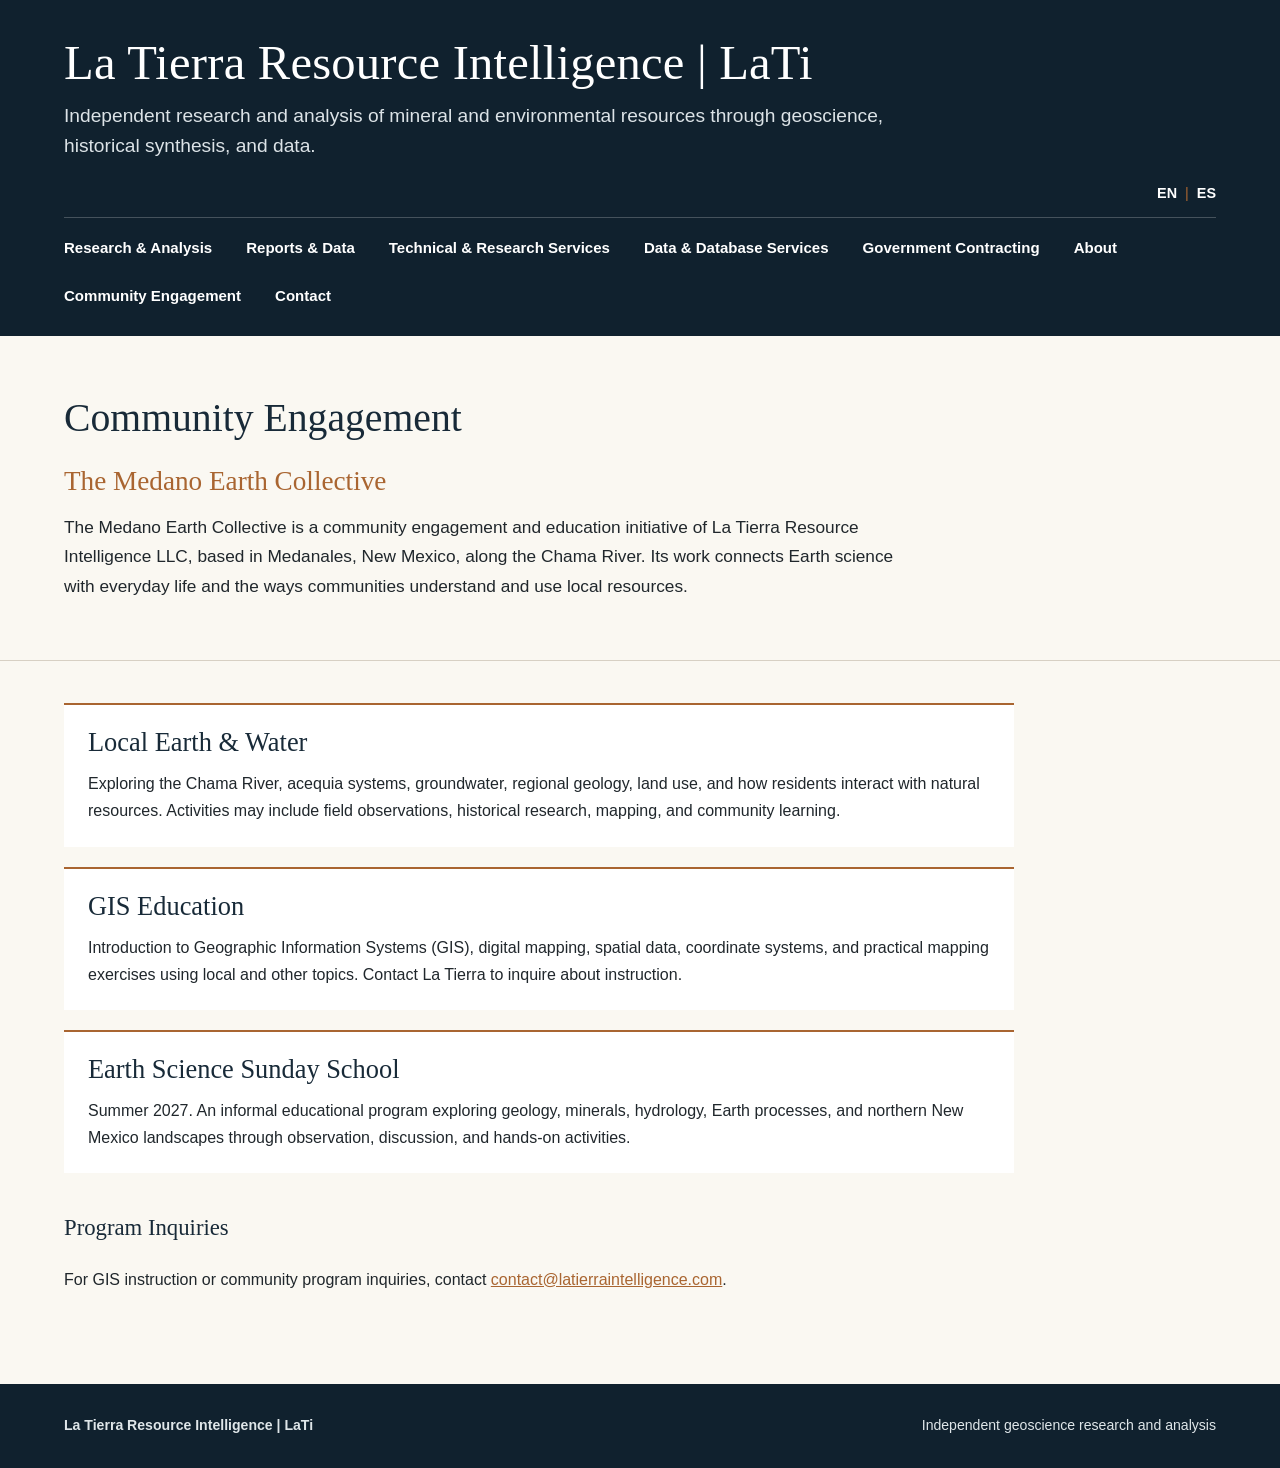
==== community/index.html @ 4ebd17d1 "Add files via upload" ====
<!DOCTYPE html>
<html lang="en"><head><meta charset="utf-8"><meta name="viewport" content="width=device-width,initial-scale=1"><title>Community Engagement | La Tierra Resource Intelligence</title><meta name="description" content="Medano Earth Collective: Chama River, acequias, GIS education and Earth science learning."><link rel="stylesheet" href="../style.css"><style>
.community-hero{padding:60px 0 42px;background:var(--paper-light);border-bottom:1px solid var(--border)}
.community-hero h2{font:normal clamp(2rem,3.1vw,3rem)/1.15 Georgia,serif;color:var(--navy);margin:0 0 24px}
.community-hero p{max-width:850px;font-size:1.08rem}
.community-main{padding:42px 0 75px}
.community-topic{border-top:2px solid var(--copper);padding:22px 24px;background:white;margin-bottom:20px;max-width:950px}
.community-topic h3{font:normal 1.65rem Georgia,serif;color:var(--navy);margin:0 0 12px}
.community-topic p{margin:0}
.community-contact{padding-top:20px} @media(max-width:700px){.community-hero{padding:35px 0}.community-topic{padding:20px}}
</style></head><body>
<header class="site-header"><div class="header-container"><div class="brand"><h1>La Tierra Resource Intelligence | LaTi</h1><p>Independent research and analysis of mineral and environmental resources through geoscience, historical synthesis, and data.</p></div><div class="language-switcher"><a href="./">EN</a><span>|</span><a href="es.html">ES</a></div><nav class="main-nav"><a href="../index.html#research">Research &amp; Analysis</a><a href="../index.html#reports">Reports &amp; Data</a><a href="../index.html#services">Technical &amp; Research Services</a><a href="../index.html#data-services">Data &amp; Database Services</a><a href="../government/">Government Contracting</a><a href="../index.html#about">About</a><a href="./">Community Engagement</a><a href="../index.html#contact">Contact</a></nav></div></header>
<main><section class="community-hero"><div class="page-container"><h2>Community Engagement</h2><h3 style="font:normal 1.7rem Georgia,serif;color:var(--copper);margin:0 0 16px">The Medano Earth Collective</h3><p>The Medano Earth Collective is a community engagement and education initiative of La Tierra Resource Intelligence LLC, based in Medanales, New Mexico, along the Chama River. Its work connects Earth science with everyday life and the ways communities understand and use local resources.</p></div></section>
<section class="community-main"><div class="page-container"><article class="community-topic"><h3>Local Earth &amp; Water</h3><p>Exploring the Chama River, acequia systems, groundwater, regional geology, land use, and how residents interact with natural resources. Activities may include field observations, historical research, mapping, and community learning.</p></article><article class="community-topic"><h3>GIS Education</h3><p>Introduction to Geographic Information Systems (GIS), digital mapping, spatial data, coordinate systems, and practical mapping exercises using local and other topics. Contact La Tierra to inquire about instruction.</p></article><article class="community-topic"><h3>Earth Science Sunday School</h3><p>Summer 2027. An informal educational program exploring geology, minerals, hydrology, Earth processes, and northern New Mexico landscapes through observation, discussion, and hands-on activities.</p></article><div class="community-contact"><h3>Program Inquiries</h3><p>For GIS instruction or community program inquiries, contact <a href="mailto:contact@latierraintelligence.com">contact@latierraintelligence.com</a>.</p></div></div></section></main>
<footer><div class="footer-container"><div><strong>La Tierra Resource Intelligence | LaTi</strong></div><div>Independent geoscience research and analysis</div></div></footer>
<script data-cf-beacon='{"token": "9cff321d72824223a50fa33782dbae06"}' src="https://static.cloudflareinsights.com/beacon.min.js" type="module"></script>
</body></html>
---- style.css ----
/* =========================================================
   LA TIERRA RESOURCE INTELLIGENCE
   ========================================================= */

:root {
  --navy: #182a38;
  --navy-deep: #10212e;
  --slate: #526674;
  --copper: #a96531;
  --copper-dark: #8c5025;
  --ochre: #c99442;

  --paper: #f4efe5;
  --paper-light: #faf8f2;
  --white: #ffffff;

  --text: #20272c;
  --muted: #66737b;
  --border: #d7d0c4;

  --max-width: 1280px;
}


/* =========================================================
   RESET / BASE
   ========================================================= */

* {
  box-sizing: border-box;
}

html {
  scroll-behavior: smooth;
}

body {
  margin: 0;
  font-family: Arial, Helvetica, sans-serif;
  color: var(--text);
  background: var(--paper-light);
  line-height: 1.7;
}

a {
  color: var(--copper);
}

a:hover {
  color: var(--copper-dark);
}

.page-container {
  width: min(90%, var(--max-width));
  margin: 0 auto;
}


/* =========================================================
   HEADER
   ========================================================= */

.site-header {
  background: var(--navy-deep);
  color: var(--white);
}

.header-container {
  width: min(90%, var(--max-width));
  margin: 0 auto;
  padding: 38px 0 22px;
}

.brand h1 {
  margin: 0;
  font-family: Georgia, "Times New Roman", serif;
  font-size: clamp(2.2rem, 3.8vw, 3.9rem);
  line-height: 1.05;
  font-weight: normal;
  letter-spacing: 0.2px;
}

.brand p {
  max-width: 830px;
  margin: 12px 0 20px;
  color: #dce3e7;
  font-size: 1.2rem;
  line-height: 1.55;
}


/* =========================================================
   LANGUAGE SWITCHER
   ========================================================= */

.language-switcher {
  margin: 0 0 12px;
  text-align: right;
  font-size: 0.9rem;
}

.language-switcher a {
  color: var(--white);
  text-decoration: none;
  font-weight: 700;
}

.language-switcher span {
  margin: 0 8px;
  color: var(--copper);
}

.language-switcher a:hover {
  color: #efbe78;
}


/* =========================================================
   NAVIGATION
   ========================================================= */

.main-nav {
  display: flex;
  flex-wrap: wrap;
  gap: 16px 34px;
  padding-top: 17px;
  border-top: 1px solid rgba(255, 255, 255, 0.22);
}

.main-nav a {
  color: var(--white);
  text-decoration: none;
  font-size: 0.94rem;
  font-weight: 600;
  padding-bottom: 4px;
  border-bottom: 2px solid transparent;
}

.main-nav a:hover {
  color: #efbe78;
  border-bottom-color: var(--copper);
}


/* =========================================================
   OPTIONAL ANNOUNCEMENT BAR
   ========================================================= */

.site-notice {
  background: var(--ochre);
  color: var(--navy-deep);
  padding: 9px 5%;
  text-align: center;
  font-size: 0.88rem;
  font-weight: 600;
}


/* =========================================================
   TYPOGRAPHY
   ========================================================= */

h2,
h3 {
  font-family: Georgia, "Times New Roman", serif;
  font-weight: normal;
  color: var(--navy);
}

h2 {
  margin: 0;
  font-size: clamp(1.75rem, 2.5vw, 2.35rem);
  line-height: 1.15;
}

h3 {
  margin-top: 0;
  font-size: 1.42rem;
  line-height: 1.3;
}

p {
  margin-top: 0;
}

.section-heading {
  max-width: 1000px;
  margin-bottom: 38px;
}

.section-heading h2::after,
.contact-section h2::after {
  content: "";
  display: block;
  width: 58px;
  height: 3px;
  margin-top: 15px;
  background: var(--copper);
}

.section-intro {
  max-width: 1000px;
  margin-top: 20px;
  color: var(--slate);
  font-size: 1.08rem;
}


/* =========================================================
   HERO
   ========================================================= */

.hero {
  position: relative;
  overflow: hidden;

  background-color: var(--paper-light);

  background-image:
    linear-gradient(
      90deg,
      rgba(250, 248, 242, 1) 0%,
      rgba(250, 248, 242, 0.98) 28%,
      rgba(250, 248, 242, 0.90) 42%,
      rgba(250, 248, 242, 0.58) 62%,
      rgba(250, 248, 242, 0.18) 100%
    ),
    url("americasrelieffaded.png");

  background-size: cover;
  background-position: center right;
  background-repeat: no-repeat;

  border-bottom: 1px solid var(--border);
}

.hero .page-container {
  padding-top: 92px;
  padding-bottom: 94px;
}

.hero-content {
  max-width: 1040px;
}

.hero h2 {
  max-width: 1080px;
  margin: 0 0 27px;
  font-size: 2.4rem;
  line-height: 1.12;
  letter-spacing: -0.5px;
}

.hero h2 span {
  color: var(--copper);
  font-weight: normal;
}

.hero-description {
  max-width: 750px;
  margin-bottom: 0;
  color: var(--slate);
  font-size: 1.2rem;
  line-height: 1.7;
}

.hero-buttons {
  display: flex;
  flex-wrap: wrap;
  gap: 14px;
  margin-top: 32px;
}


/* =========================================================
   BUTTONS
   ========================================================= */

.button-primary,
.button-outline {
  display: inline-block;
  padding: 12px 22px;
  text-decoration: none;
  font-size: 1rem;
  font-weight: 700;
  letter-spacing: 0.3px;
}

.button-primary {
  color: var(--white);
  background: var(--copper);
  border: 1px solid var(--copper);
}

.button-primary:hover {
  color: var(--white);
  background: var(--copper-dark);
  border-color: var(--copper-dark);
}

.button-outline {
  color: var(--copper);
  background: transparent;
  border: 1px solid var(--copper);
}

.button-outline:hover {
  color: var(--navy);
  background: var(--paper);
}


/* =========================================================
   STANDARD CONTENT SECTIONS
   ========================================================= */

.content-section {
  padding: 80px 0;
  border-bottom: 1px solid var(--border);
}


/* =========================================================
   RESEARCH & ANALYSIS
   ========================================================= */

.research-grid {
  display: grid;
  grid-template-columns: repeat(3, minmax(0, 1fr));
  gap: 25px;
  align-items: stretch;
}

.research-card {
  min-height: 255px;
  padding: 30px 28px;
  background: var(--white);
  border: 1px solid var(--border);
  border-top: 4px solid var(--copper);
  box-shadow: 0 8px 22px rgba(16, 33, 46, 0.05);
}

.research-card h3 {
  margin-bottom: 15px;
}

.research-card p {
  margin-bottom: 0;
  font-size: 0.98rem;
}


/* =========================================================
   REPORTS & DATA
   ========================================================= */

.reports-section {
  padding: 80px 0;
  background: var(--paper);
  border-bottom: 1px solid var(--border);
}

.report-panel {
  max-width: 1040px;
  padding: 38px 42px;
  background: var(--white);
  border: 1px solid var(--border);
  border-left: 5px solid var(--copper);
  box-shadow: 0 8px 22px rgba(16, 33, 46, 0.04);
}

.report-panel-text {
  max-width: 850px;
}

.report-panel h3 {
  margin-bottom: 15px;
  font-size: 1.65rem;
}

.report-panel p:last-child {
  margin-bottom: 0;
}


/* =========================================================
   TECHNICAL & RESEARCH SERVICES
   ========================================================= */

.services-grid {
  display: grid;
  grid-template-columns: repeat(2, minmax(0, 1fr));
  gap: 25px;
  align-items: stretch;
}

.services-grid > article {
  min-height: 245px;
  padding: 30px 28px;
  background: var(--white);
  border: 1px solid var(--border);
  border-top: 4px solid var(--copper);
  box-shadow: 0 8px 22px rgba(16, 33, 46, 0.05);
}

.services-grid > article h3 {
  margin-bottom: 15px;
}

.services-grid > article p {
  margin-bottom: 0;
  font-size: 0.98rem;
}


/* =========================================================
   SERVICE INQUIRY
   ========================================================= */

.service-inquiry {
  max-width: 760px;

  margin-top: 44px;
  margin-left: 28px;
  padding-top: 28px;

  border-top: 1px solid var(--border);
}

.service-inquiry h3 {
  margin-bottom: 10px;
  font-size: 1.35rem;
}

.service-inquiry p {
  max-width: 680px;
  margin-bottom: 8px;
}


/* =========================================================
   ABOUT
   ========================================================= */

.about-section {
  padding: 86px 0;
  background: var(--paper-light);
  border-bottom: 1px solid var(--border);
}

.about-heading {
  margin-bottom: 45px;
}

.about-grid {
  display: grid;
  grid-template-columns:
    minmax(0, 2fr)
    minmax(300px, 0.9fr);
  gap: 75px;
  align-items: start;
}

.about-main {
  min-width: 0;
}

.about-block {
  margin-bottom: 42px;
}

.about-block:last-child {
  margin-bottom: 0;
}

.about-block h3 {
  margin-bottom: 14px;
}

.about-block p {
  max-width: 820px;
  margin-bottom: 16px;
  font-size: 1rem;
}

.about-sidebar {
  min-width: 0;
}

.sidebar-block {
  padding-left: 24px;
  border-left: 3px solid var(--copper);
}

.sidebar-block h3 {
  margin-bottom: 17px;
  font-size: 1.45rem;
}

.sidebar-block ul {
  margin: 0;
  padding-left: 20px;
}

.sidebar-block li {
  margin-bottom: 8px;
  font-size: 0.96rem;
}


/* =========================================================
   INDEPENDENCE & INTEGRITY
   ========================================================= */

.independence-block {
  max-width: none;
  margin-top: 64px;
  padding-top: 36px;

  background: transparent;

  border-top: 1px solid var(--border);
}

.independence-block > h3 {
  margin-bottom: 12px;
  font-size: 1.55rem;
}

.independence-block > p {
  max-width: 850px;
  margin-bottom: 32px;
}

.independence-content {
  display: grid;
  grid-template-columns: repeat(2, minmax(0, 1fr));
  gap: 60px;
  max-width: 1100px;
}

.independence-subsection {
  margin: 0;
  padding: 0;
  border: none;
}

.independence-subsection h4 {
  margin: 0 0 16px;

  font-family: Georgia, "Times New Roman", serif;
  font-size: 1.15rem;
  font-weight: normal;

  color: var(--navy);
}

.independence-subsection ul {
  margin: 0;
  padding-left: 20px;
}

.independence-subsection li {
  margin-bottom: 14px;
  line-height: 1.65;
}

.independence-subsection strong {
  color: var(--navy);
}


/* =========================================================
   CONTACT
   ========================================================= */

.contact-section {
  padding: 68px 0;
  background: var(--paper);
}

.contact-grid {
  display: grid;
  grid-template-columns:
    minmax(250px, 0.8fr)
    minmax(0, 1.4fr);
  gap: 80px;
  align-items: start;
}

.contact-details {
  max-width: 670px;
}

.contact-details a {
  font-weight: 700;
  text-decoration: none;
}

.contact-details a:hover {
  text-decoration: underline;
}


/* =========================================================
   FOOTER
   ========================================================= */

footer {
  color: #dfe6e9;
  background: var(--navy-deep);
}

.footer-container {
  width: min(90%, var(--max-width));
  margin: 0 auto;

  display: flex;
  justify-content: space-between;
  gap: 30px;

  padding: 30px 0;

  font-size: 0.88rem;
}


/* =========================================================
   TABLET
   ========================================================= */

@media (max-width: 950px) {

  .research-grid {
    grid-template-columns: 1fr;
  }

  .research-card {
    min-height: 0;
  }

  .about-grid {
    grid-template-columns: 1fr;
    gap: 50px;
  }

  .about-sidebar {
    max-width: 650px;
  }

  .independence-content {
    grid-template-columns: 1fr;
    gap: 34px;
  }

  .contact-grid {
    grid-template-columns: 1fr;
    gap: 25px;
  }
}


/* =========================================================
   MOBILE
   ========================================================= */

@media (max-width: 650px) {

  .page-container,
  .header-container,
  .footer-container {
    width: 88%;
  }

  .header-container {
    padding-top: 28px;
  }

  .brand h1 {
    font-size: 2.25rem;
  }

  .brand p {
    font-size: 1rem;
  }

  .language-switcher {
    text-align: left;
    margin-bottom: 12px;
  }

  .main-nav {
    gap: 10px 18px;
  }

  .main-nav a {
    font-size: 0.86rem;
  }

  .hero .page-container {
    padding-top: 62px;
    padding-bottom: 65px;
  }

  .hero h2 {
    font-size: 1.8rem;
    line-height: 1.15;
  }

  .hero-description {
    font-size: 1.05rem;
  }

  .content-section,
  .reports-section,
  .about-section {
    padding: 58px 0;
  }

  .research-card,
  .services-grid > article,
  .report-panel {
    padding: 25px 22px;
  }

  .services-grid {
    grid-template-columns: 1fr;
  }

  .services-grid > article {
    min-height: 0;
  }

  .service-inquiry {
    margin-top: 36px;
  }

  .sidebar-block {
    padding-left: 18px;
  }

  .footer-container {
    flex-direction: column;
    gap: 8px;
  }
}
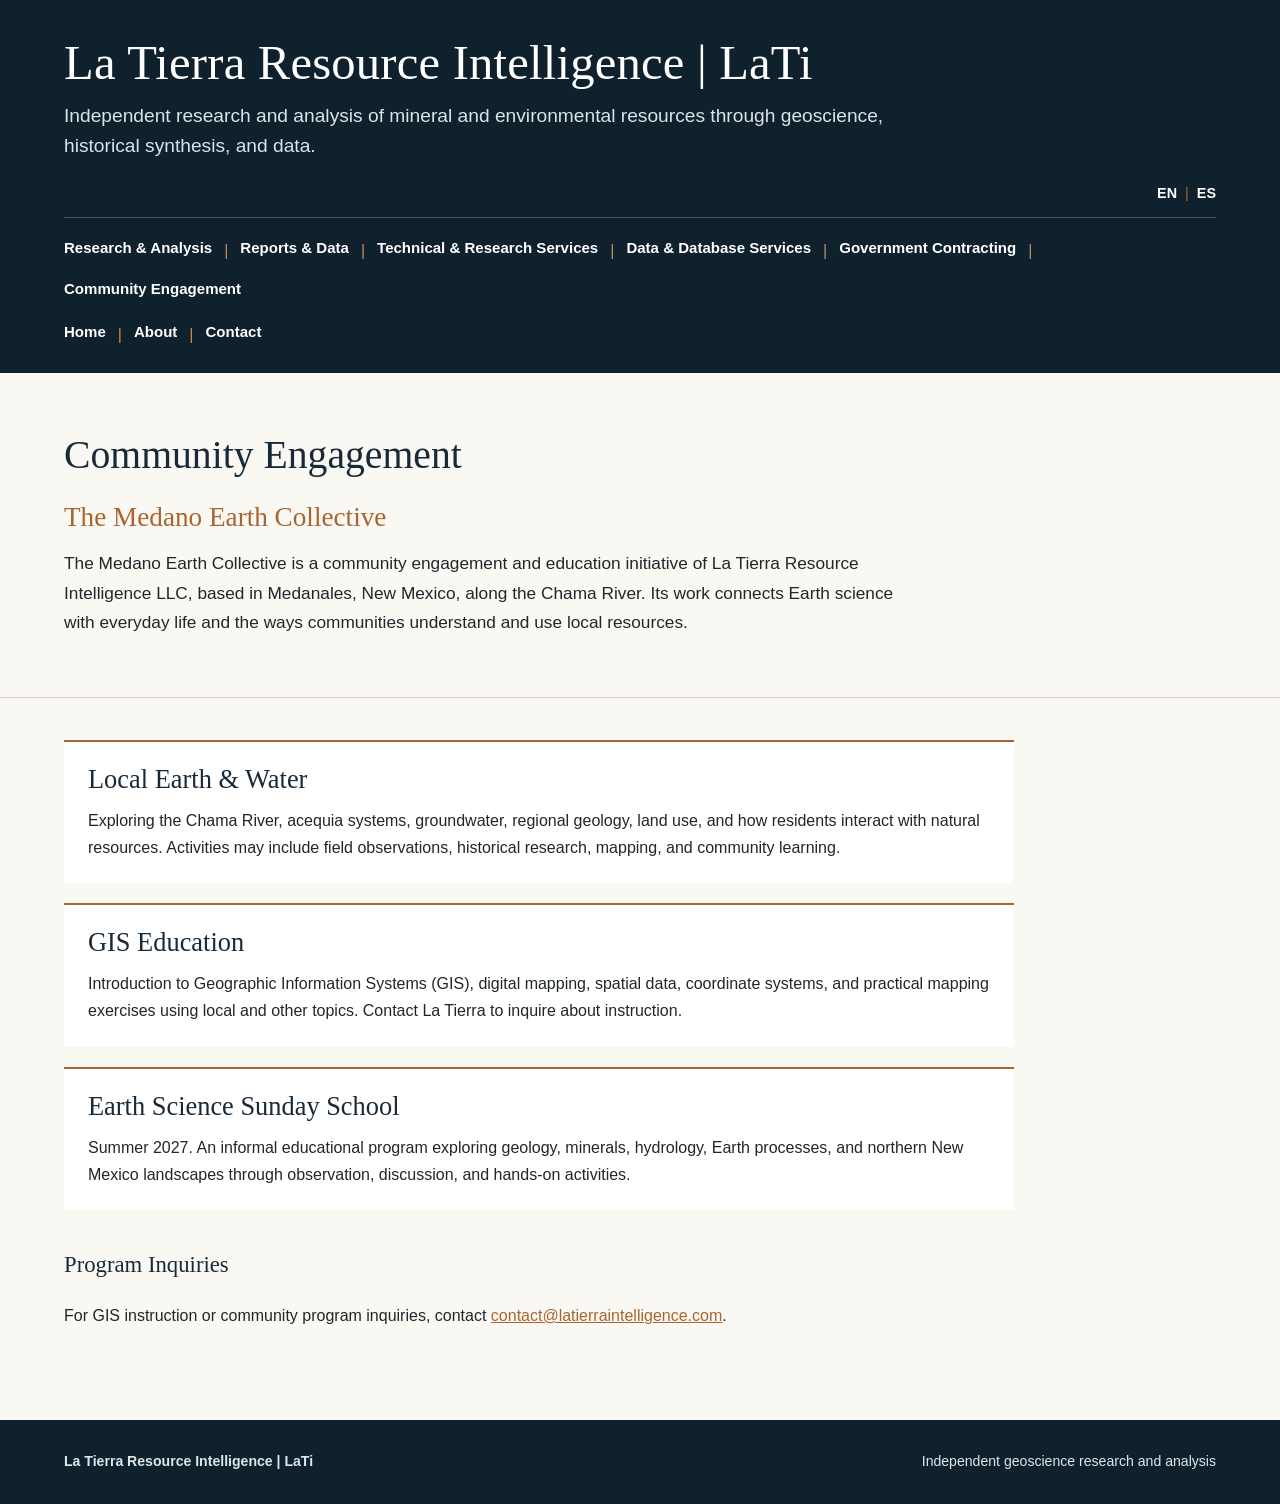
==== commit 4690b4ee: "Add files via upload" ====
--- a/community/index.html
+++ b/community/index.html
@@ -9,7 +9,21 @@
 .community-topic p{margin:0}
 .community-contact{padding-top:20px} @media(max-width:700px){.community-hero{padding:35px 0}.community-topic{padding:20px}}
 </style></head><body>
-<header class="site-header"><div class="header-container"><div class="brand"><h1>La Tierra Resource Intelligence | LaTi</h1><p>Independent research and analysis of mineral and environmental resources through geoscience, historical synthesis, and data.</p></div><div class="language-switcher"><a href="./">EN</a><span>|</span><a href="es.html">ES</a></div><nav class="main-nav"><a href="../index.html#research">Research &amp; Analysis</a><a href="../index.html#reports">Reports &amp; Data</a><a href="../index.html#services">Technical &amp; Research Services</a><a href="../index.html#data-services">Data &amp; Database Services</a><a href="../government/">Government Contracting</a><a href="../index.html#about">About</a><a href="./">Community Engagement</a><a href="../index.html#contact">Contact</a></nav></div></header>
+<header class="site-header"><div class="header-container"><div class="brand"><h1>La Tierra Resource Intelligence | LaTi</h1><p>Independent research and analysis of mineral and environmental resources through geoscience, historical synthesis, and data.</p></div><div class="language-switcher"><a href="./">EN</a><span>|</span><a href="es.html">ES</a></div><nav class="main-nav" aria-label="Main navigation" style="display:flex;flex-direction:column;align-items:flex-start;gap:12px;">
+<div class="nav-explicit-row" style="display:flex;flex-wrap:wrap;align-items:center;column-gap:12px;row-gap:9px;width:100%;">
+<a href="../index.html#research">Research &amp; Analysis</a>
+<span aria-hidden="true" style="color:#C58B54;font-weight:400;">|</span><a href="../index.html#reports">Reports &amp; Data</a>
+<span aria-hidden="true" style="color:#C58B54;font-weight:400;">|</span><a href="../index.html#services">Technical &amp; Research Services</a>
+<span aria-hidden="true" style="color:#C58B54;font-weight:400;">|</span><a href="../data-services/">Data &amp; Database Services</a>
+<span aria-hidden="true" style="color:#C58B54;font-weight:400;">|</span><a href="../government/">Government Contracting</a>
+<span aria-hidden="true" style="color:#C58B54;font-weight:400;">|</span><a href="./">Community Engagement</a>
+</div>
+<div class="nav-explicit-row" style="display:flex;flex-wrap:wrap;align-items:center;column-gap:12px;row-gap:9px;width:100%;">
+<a href="../index.html">Home</a>
+<span aria-hidden="true" style="color:#C58B54;font-weight:400;">|</span><a href="../index.html#about">About</a>
+<span aria-hidden="true" style="color:#C58B54;font-weight:400;">|</span><a href="../index.html#contact">Contact</a>
+</div>
+</nav></div></header>
 <main><section class="community-hero"><div class="page-container"><h2>Community Engagement</h2><h3 style="font:normal 1.7rem Georgia,serif;color:var(--copper);margin:0 0 16px">The Medano Earth Collective</h3><p>The Medano Earth Collective is a community engagement and education initiative of La Tierra Resource Intelligence LLC, based in Medanales, New Mexico, along the Chama River. Its work connects Earth science with everyday life and the ways communities understand and use local resources.</p></div></section>
 <section class="community-main"><div class="page-container"><article class="community-topic"><h3>Local Earth &amp; Water</h3><p>Exploring the Chama River, acequia systems, groundwater, regional geology, land use, and how residents interact with natural resources. Activities may include field observations, historical research, mapping, and community learning.</p></article><article class="community-topic"><h3>GIS Education</h3><p>Introduction to Geographic Information Systems (GIS), digital mapping, spatial data, coordinate systems, and practical mapping exercises using local and other topics. Contact La Tierra to inquire about instruction.</p></article><article class="community-topic"><h3>Earth Science Sunday School</h3><p>Summer 2027. An informal educational program exploring geology, minerals, hydrology, Earth processes, and northern New Mexico landscapes through observation, discussion, and hands-on activities.</p></article><div class="community-contact"><h3>Program Inquiries</h3><p>For GIS instruction or community program inquiries, contact <a href="mailto:contact@latierraintelligence.com">contact@latierraintelligence.com</a>.</p></div></div></section></main>
 <footer><div class="footer-container"><div><strong>La Tierra Resource Intelligence | LaTi</strong></div><div>Independent geoscience research and analysis</div></div></footer>
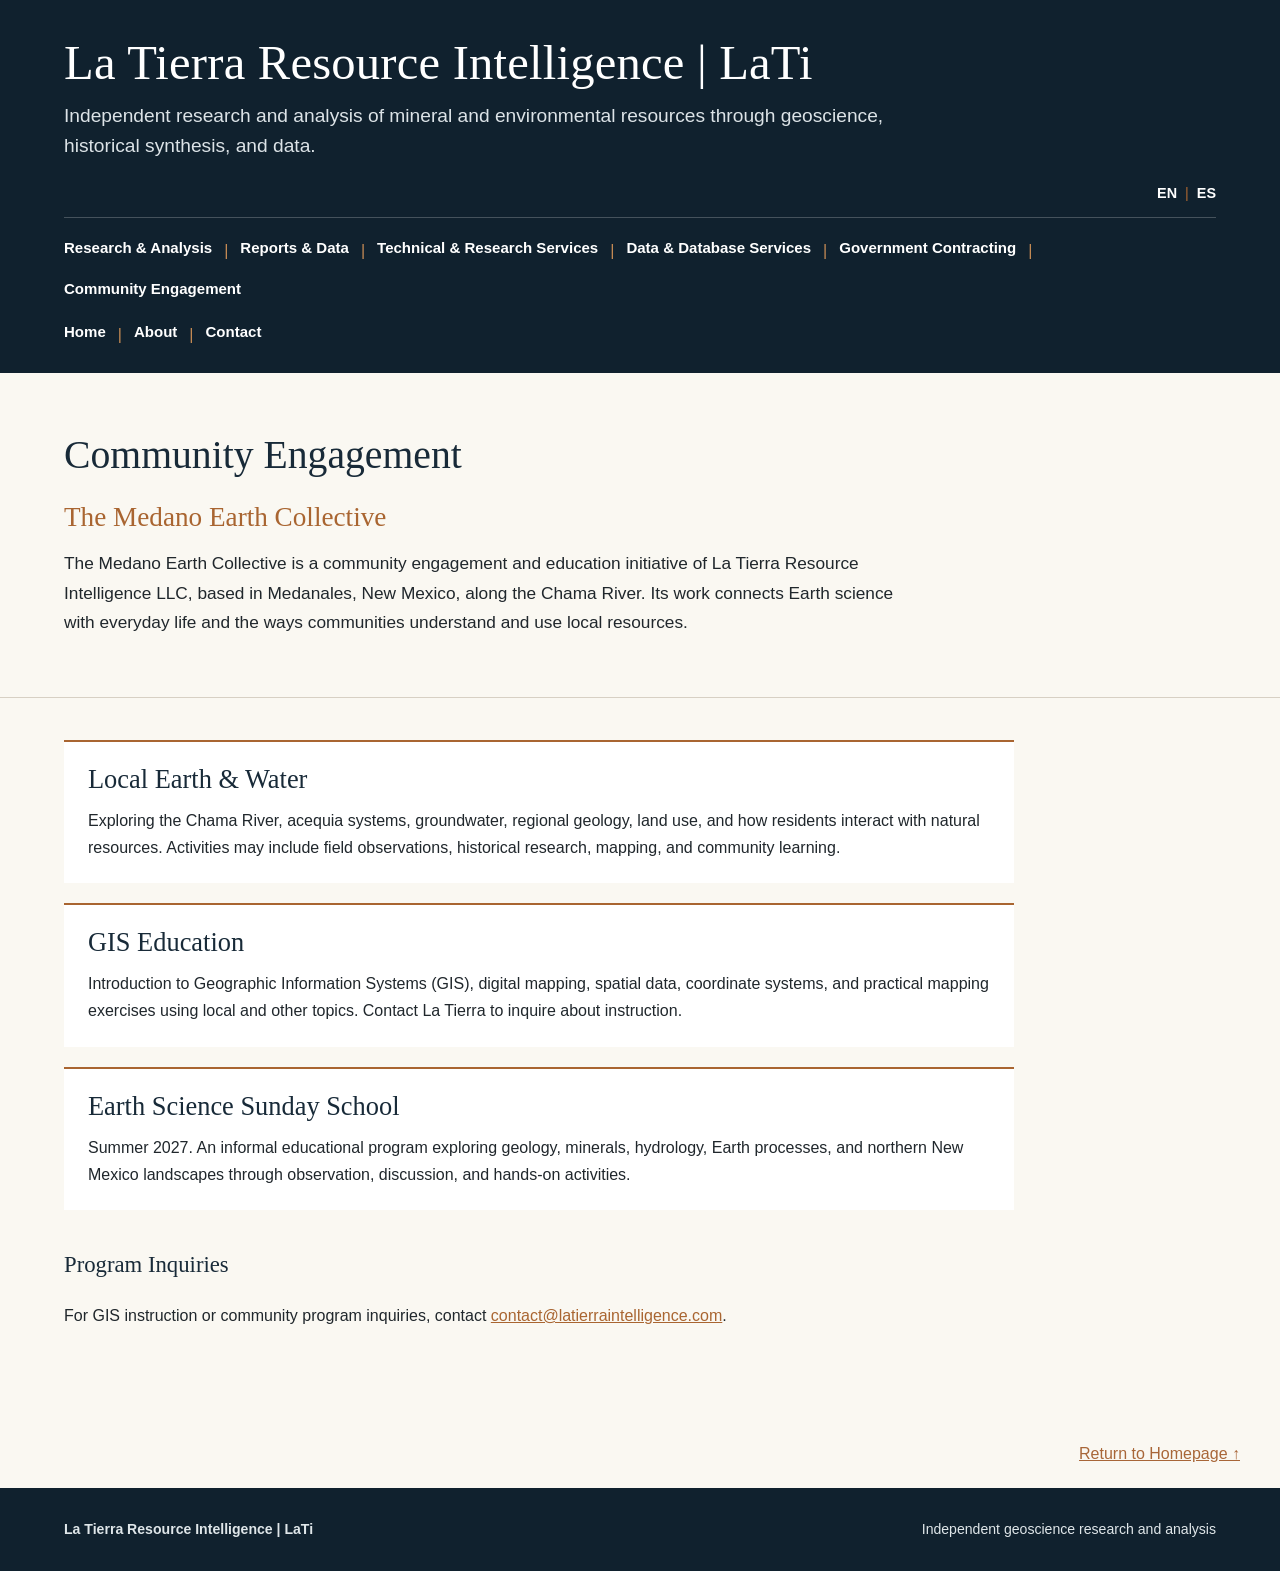
==== commit c509f72a: "Update index.html" ====
--- a/community/index.html
+++ b/community/index.html
@@ -25,7 +25,14 @@
 </div>
 </nav></div></header>
 <main><section class="community-hero"><div class="page-container"><h2>Community Engagement</h2><h3 style="font:normal 1.7rem Georgia,serif;color:var(--copper);margin:0 0 16px">The Medano Earth Collective</h3><p>The Medano Earth Collective is a community engagement and education initiative of La Tierra Resource Intelligence LLC, based in Medanales, New Mexico, along the Chama River. Its work connects Earth science with everyday life and the ways communities understand and use local resources.</p></div></section>
-<section class="community-main"><div class="page-container"><article class="community-topic"><h3>Local Earth &amp; Water</h3><p>Exploring the Chama River, acequia systems, groundwater, regional geology, land use, and how residents interact with natural resources. Activities may include field observations, historical research, mapping, and community learning.</p></article><article class="community-topic"><h3>GIS Education</h3><p>Introduction to Geographic Information Systems (GIS), digital mapping, spatial data, coordinate systems, and practical mapping exercises using local and other topics. Contact La Tierra to inquire about instruction.</p></article><article class="community-topic"><h3>Earth Science Sunday School</h3><p>Summer 2027. An informal educational program exploring geology, minerals, hydrology, Earth processes, and northern New Mexico landscapes through observation, discussion, and hands-on activities.</p></article><div class="community-contact"><h3>Program Inquiries</h3><p>For GIS instruction or community program inquiries, contact <a href="mailto:contact@latierraintelligence.com">contact@latierraintelligence.com</a>.</p></div></div></section></main>
+<section class="community-main"><div class="page-container"><article class="community-topic"><h3>Local Earth &amp; Water</h3><p>Exploring the Chama River, acequia systems, groundwater, regional geology, land use, and how residents interact with natural resources. Activities may include field observations, historical research, mapping, and community learning.</p></article><article class="community-topic"><h3>GIS Education</h3><p>Introduction to Geographic Information Systems (GIS), digital mapping, spatial data, coordinate systems, and practical mapping exercises using local and other topics. Contact La Tierra to inquire about instruction.</p></article><article class="community-topic"><h3>Earth Science Sunday School</h3><p>Summer 2027. An informal educational program exploring geology, minerals, hydrology, Earth processes, and northern New Mexico landscapes through observation, discussion, and hands-on activities.</p></article><div class="community-contact"><h3>Program Inquiries</h3><p>For GIS instruction or community program inquiries, contact <a href="mailto:contact@latierraintelligence.com">contact@latierraintelligence.com</a>.</p></div></div></section>
+
+<div style="text-align:right; margin:20px 40px;">
+  <a href="../index.html" style="color:#A86638; text-decoration:underline;">
+    Return to Homepage ↑
+  </a>
+</div>
+</main>
 <footer><div class="footer-container"><div><strong>La Tierra Resource Intelligence | LaTi</strong></div><div>Independent geoscience research and analysis</div></div></footer>
 <script data-cf-beacon='{"token": "9cff321d72824223a50fa33782dbae06"}' src="https://static.cloudflareinsights.com/beacon.min.js" type="module"></script>
-</body></html>+</body></html>
